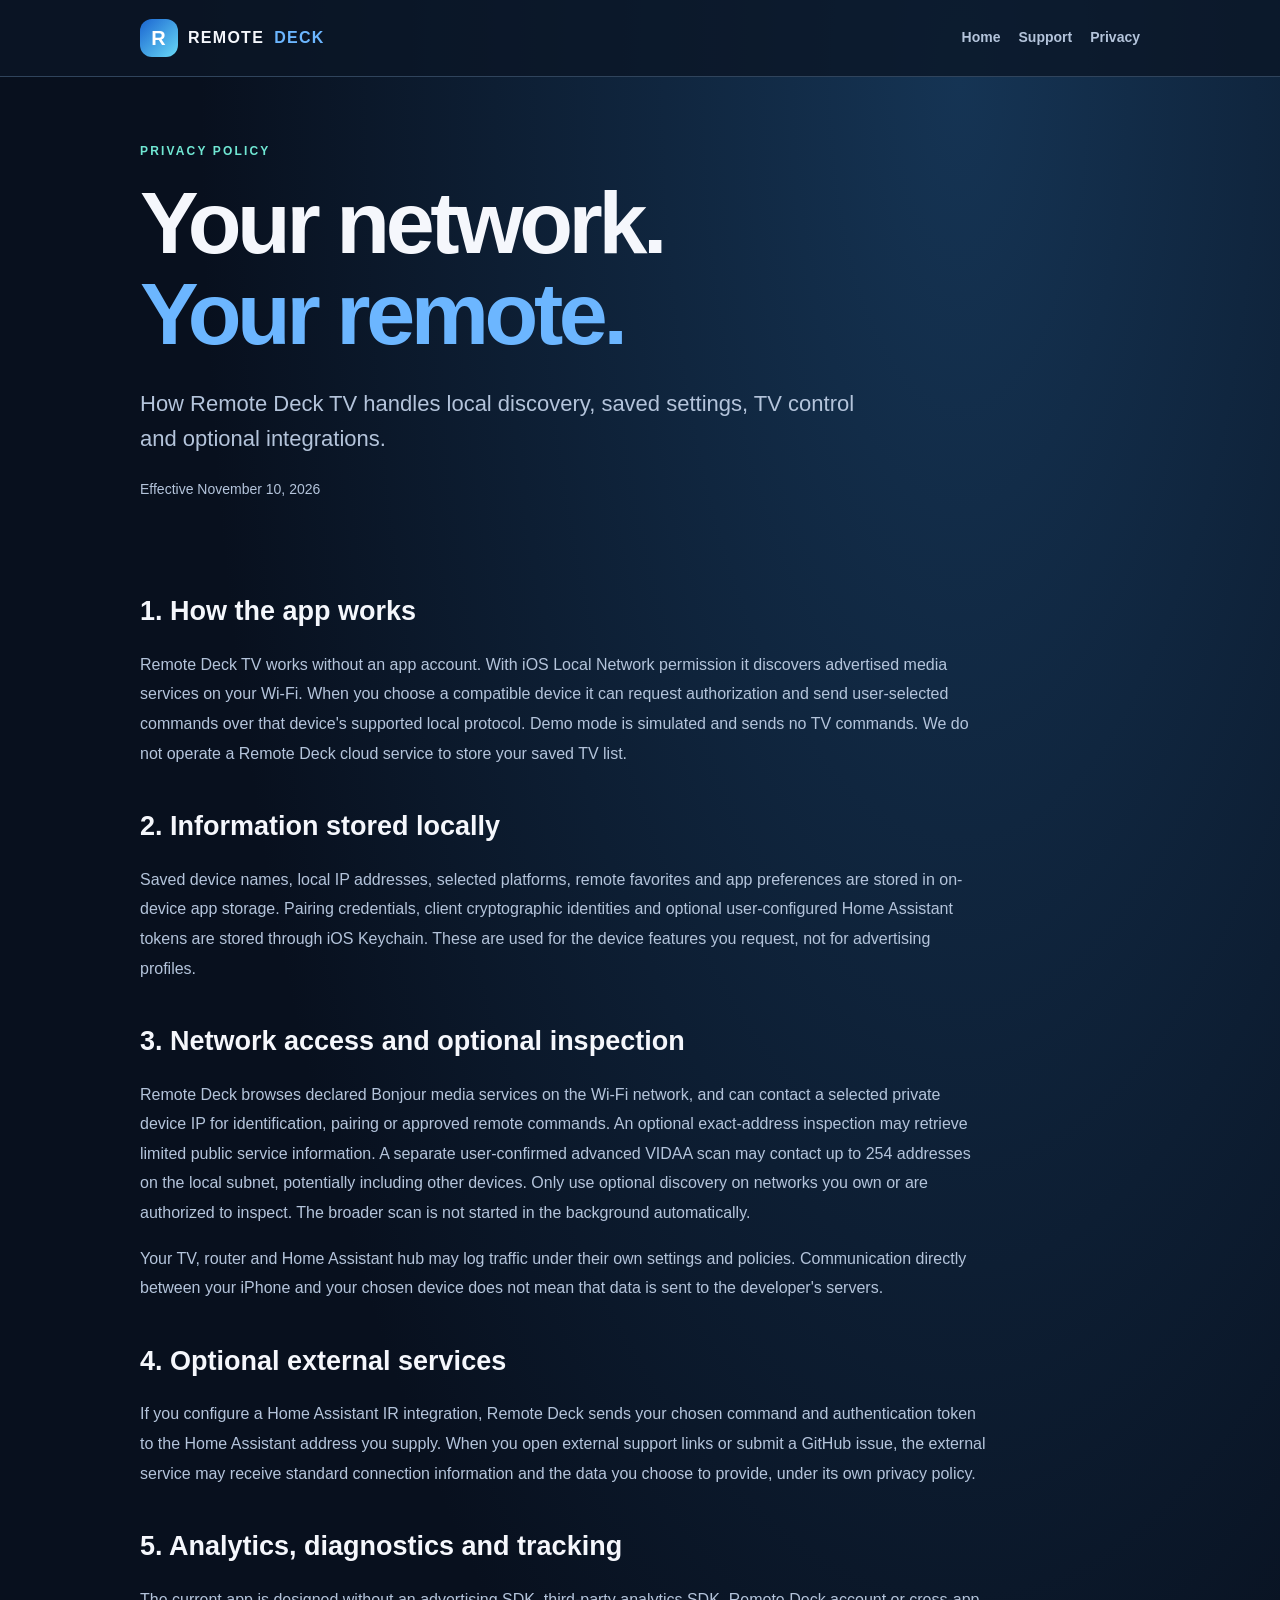
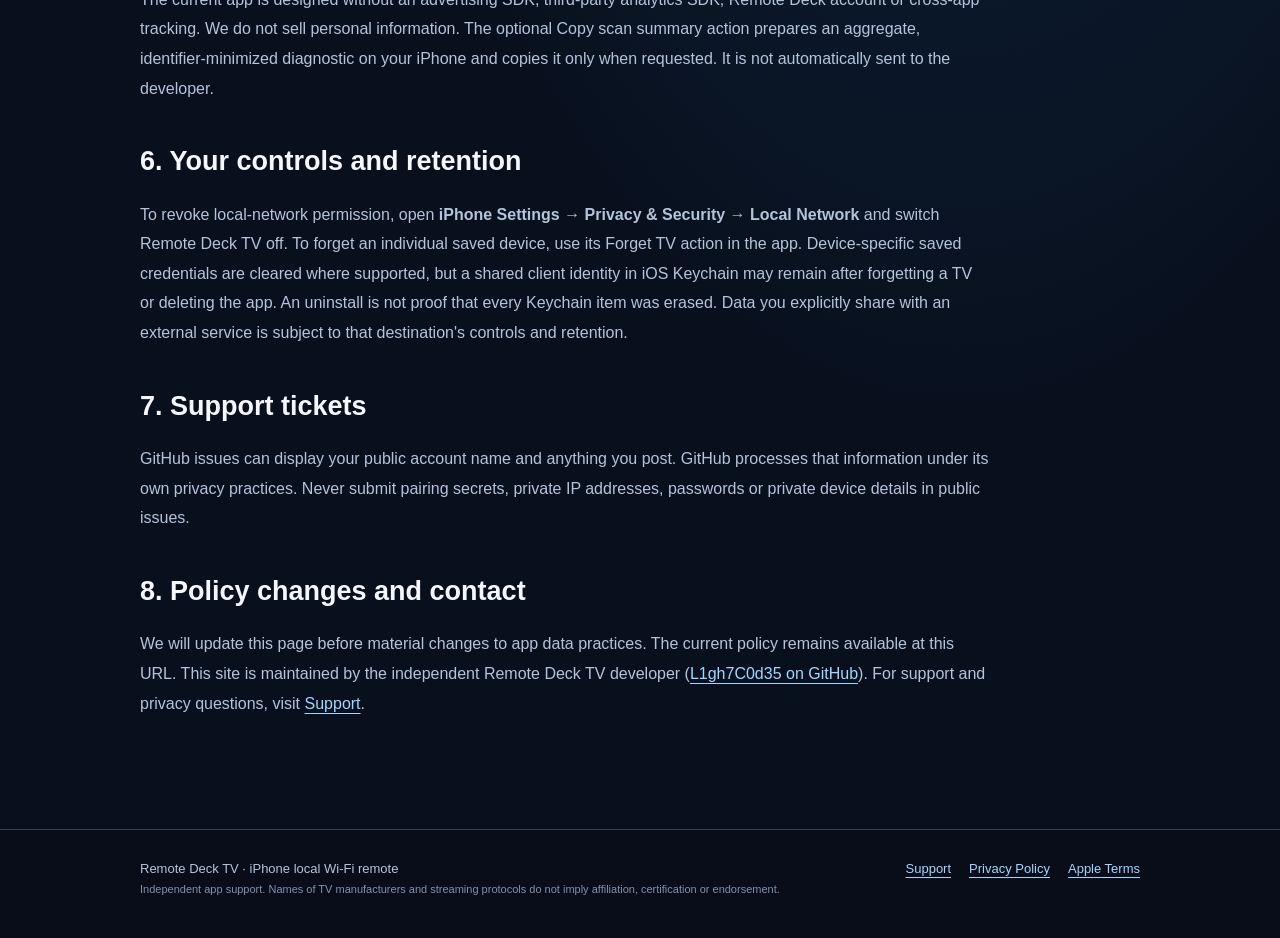
==== privacy.html @ 6ecd95e5 "Publish Remote Deck TV support and privacy resources" ====
<!doctype html><html lang="en"><head><meta charset="utf-8"><meta name="viewport" content="width=device-width,initial-scale=1">
<meta name="theme-color" content="#0a101d"><meta name="description" content="Privacy Policy for Remote Deck TV: on-device settings, TV pairing and local-network access.">
<link rel="canonical" href="https://l1gh7c0d35.github.io/tv-remote-support/privacy.html"><link rel="icon" href="favicon.png"><link rel="stylesheet" href="style.css">
<title>Privacy Policy | Remote Deck TV</title></head><body>
<a class="skip" href="#main">Skip to content</a><header class="bar"><div class="wrap bar-inner">
<a class="brand" href="index.html"><span class="brand-icon">R</span>REMOTE <b>DECK</b></a>
<nav aria-label="Site"><a href="index.html">Home</a><a href="support.html">Support</a><a href="privacy.html">Privacy</a></nav>
</div></header><main id="main" class="wrap">
<section class="heading"><div class="eyebrow">PRIVACY POLICY</div><h1>Your network.<br><em>Your remote.</em></h1>
<p class="lead">How Remote Deck TV handles local discovery, saved settings, TV control and optional integrations.</p>
<p class="date">Effective November 10, 2026</p></section>
<div class="policy">
<h2>1. How the app works</h2>
<p>Remote Deck TV works without an app account. With iOS Local Network permission it discovers advertised media services on your Wi-Fi. When you choose a compatible device it can request authorization and send user-selected commands over that device's supported local protocol. Demo mode is simulated and sends no TV commands. We do not operate a Remote Deck cloud service to store your saved TV list.</p>
<h2>2. Information stored locally</h2>
<p>Saved device names, local IP addresses, selected platforms, remote favorites and app preferences are stored in on-device app storage. Pairing credentials, client cryptographic identities and optional user-configured Home Assistant tokens are stored through iOS Keychain. These are used for the device features you request, not for advertising profiles.</p>
<h2>3. Network access and optional inspection</h2>
<p>Remote Deck browses declared Bonjour media services on the Wi-Fi network, and can contact a selected private device IP for identification, pairing or approved remote commands. An optional exact-address inspection may retrieve limited public service information. A separate user-confirmed advanced VIDAA scan may contact up to 254 addresses on the local subnet, potentially including other devices. Only use optional discovery on networks you own or are authorized to inspect. The broader scan is not started in the background automatically.</p>
<p>Your TV, router and Home Assistant hub may log traffic under their own settings and policies. Communication directly between your iPhone and your chosen device does not mean that data is sent to the developer's servers.</p>
<h2>4. Optional external services</h2>
<p>If you configure a Home Assistant IR integration, Remote Deck sends your chosen command and authentication token to the Home Assistant address you supply. When you open external support links or submit a GitHub issue, the external service may receive standard connection information and the data you choose to provide, under its own privacy policy.</p>
<h2>5. Analytics, diagnostics and tracking</h2>
<p>The current app is designed without an advertising SDK, third-party analytics SDK, Remote Deck account or cross-app tracking. We do not sell personal information. The optional Copy scan summary action prepares an aggregate, identifier-minimized diagnostic on your iPhone and copies it only when requested. It is not automatically sent to the developer.</p>
<h2>6. Your controls and retention</h2>
<p>To revoke local-network permission, open <strong>iPhone Settings &rarr; Privacy &amp; Security &rarr; Local Network</strong> and switch Remote Deck TV off. To forget an individual saved device, use its Forget TV action in the app. Device-specific saved credentials are cleared where supported, but a shared client identity in iOS Keychain may remain after forgetting a TV or deleting the app. An uninstall is not proof that every Keychain item was erased. Data you explicitly share with an external service is subject to that destination's controls and retention.</p>
<h2>7. Support tickets</h2>
<p>GitHub issues can display your public account name and anything you post. GitHub processes that information under its own privacy practices. Never submit pairing secrets, private IP addresses, passwords or private device details in public issues.</p>
<h2>8. Policy changes and contact</h2>
<p>We will update this page before material changes to app data practices. The current policy remains available at this URL. This site is maintained by the independent Remote Deck TV developer (<a href="https://github.com/L1gh7C0d35">L1gh7C0d35 on GitHub</a>). For support and privacy questions, visit <a href="support.html">Support</a>.</p>
</div>
</main><footer class="footer"><div class="wrap footer-inner"><span>Remote Deck TV &middot; iPhone local Wi-Fi remote</span>
<div><a href="support.html">Support</a><a href="privacy.html">Privacy Policy</a><a href="https://www.apple.com/legal/internet-services/itunes/dev/stdeula/">Apple Terms</a></div></div>
<p class="wrap tiny">Independent app support. Names of TV manufacturers and streaming protocols do not imply affiliation, certification or endorsement.</p>
</footer></body></html>
---- style.css ----
*{box-sizing:border-box}:root{color-scheme:dark;--bg:#08101e;--panel:#122037;--ink:#f5f7fc;--muted:#b4c4db;--stroke:#30445c;--accent:#6cb6ff}
html{scroll-behavior:smooth}body{margin:0;background:radial-gradient(ellipse at 75% 3%,#153454 0%,transparent 56%),var(--bg);color:var(--ink);font:16px/1.65 -apple-system,BlinkMacSystemFont,"Segoe UI",sans-serif}
a{color:#a0d7ff;text-underline-offset:4px}a:hover{color:#fff}a:focus-visible{outline:3px solid #9ee1c9;outline-offset:4px}.wrap{width:min(1000px,calc(100% - 40px));margin:auto}.skip{position:absolute;left:-1000px}.skip:focus{left:10px;top:10px;background:#10243c;padding:10px}
.bar{border-bottom:1px solid var(--stroke);background:#0b1626ca}.bar-inner{display:flex;align-items:center;justify-content:space-between;min-height:76px;gap:20px}.brand{display:flex;align-items:center;gap:10px;color:var(--ink);text-decoration:none;font-weight:750;letter-spacing:.08em}.brand b{color:var(--accent)}.brand-icon{display:grid;place-items:center;border-radius:12px;width:38px;height:38px;background:linear-gradient(135deg,#1a65d1,#68d9f6);color:#fff;font-size:20px}nav{display:flex;gap:18px}nav a{color:var(--muted);text-decoration:none;font-weight:650;font-size:14px}
.hero{padding:112px 0 75px;max-width:850px}.eyebrow{color:#70e7d3;font-size:12px;letter-spacing:.18em;font-weight:750}h1{font-size:clamp(48px,8vw,88px);letter-spacing:-.05em;line-height:1.04;margin:20px 0 26px}h1 em{font-style:normal;color:var(--accent)}.lead{font-size:clamp(17px,2vw,22px);color:var(--muted);max-width:750px;line-height:1.6}.actions{display:flex;gap:14px;flex-wrap:wrap;margin:30px 0}.action{min-height:48px;display:inline-flex;align-items:center;justify-content:center;padding:12px 20px;border:1px solid var(--stroke);border-radius:14px;color:var(--ink);background:#162843;text-decoration:none;font-weight:750}.action.primary{background:linear-gradient(135deg,#236ee1,#0d559c);border-color:#468ce4}.action:hover{background:#274060}
.tiles{display:grid;grid-template-columns:1fr 1fr;gap:18px}.tile,.panel,.contact,.notice{border:1px solid var(--stroke);background:linear-gradient(145deg,#1c304e,#111c2e);border-radius:24px;padding:28px}.tile h2,.panel h2{font-size:26px;letter-spacing:-.03em;line-height:1.16}.tile p,.panel p,.notice,.policy p{color:var(--muted)}.notice{margin:28px 0 95px}.heading{padding:65px 0 38px}.heading h1{margin-top:15px}.date{color:var(--muted);font-size:14px}.stack{display:grid;gap:18px}.step{font:750 12px ui-monospace,monospace;color:#70e7d3;letter-spacing:.1em}li{margin:8px 0}.hint{font-size:14px}.contact{margin:28px 0 96px}.contact .action{margin-top:14px}.policy{max-width:850px;padding-bottom:95px}.policy h2{font-size:27px;margin-top:36px;margin-bottom:8px}.policy p{line-height:1.85}.footer{border-top:1px solid var(--stroke);padding:28px 0 40px;background:#080d19}.footer-inner{display:flex;gap:18px;flex-wrap:wrap;justify-content:space-between;color:var(--muted);font-size:13px}.footer-inner div{display:flex;gap:18px}.tiny{font-size:11px;color:#8093ad}
@media(max-width:650px){.bar-inner{flex-direction:column;align-items:flex-start;gap:8px;padding:14px 0}.hero{padding:67px 0 36px}.heading{padding:40px 0 18px}.tiles{grid-template-columns:1fr}nav{flex-wrap:wrap}h1{font-size:50px}}
@media(prefers-reduced-motion:reduce){html{scroll-behavior:auto}}
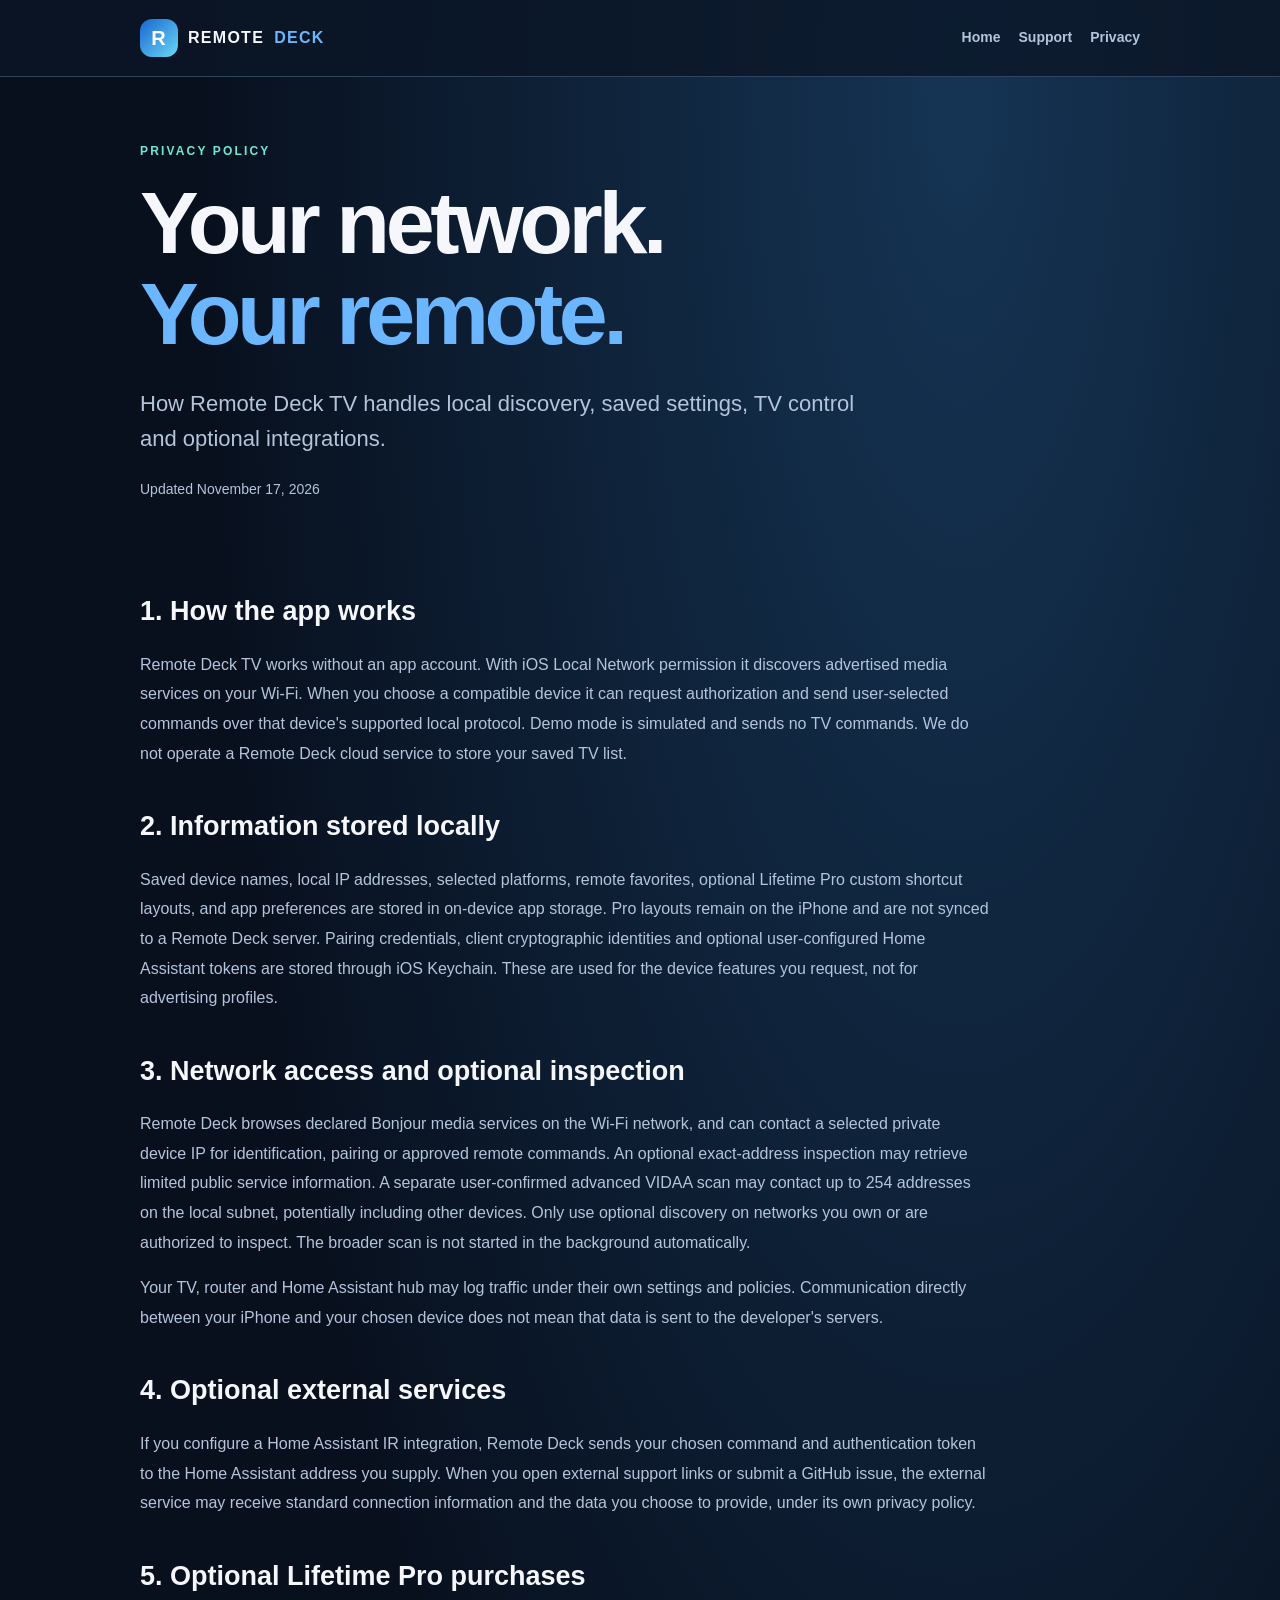
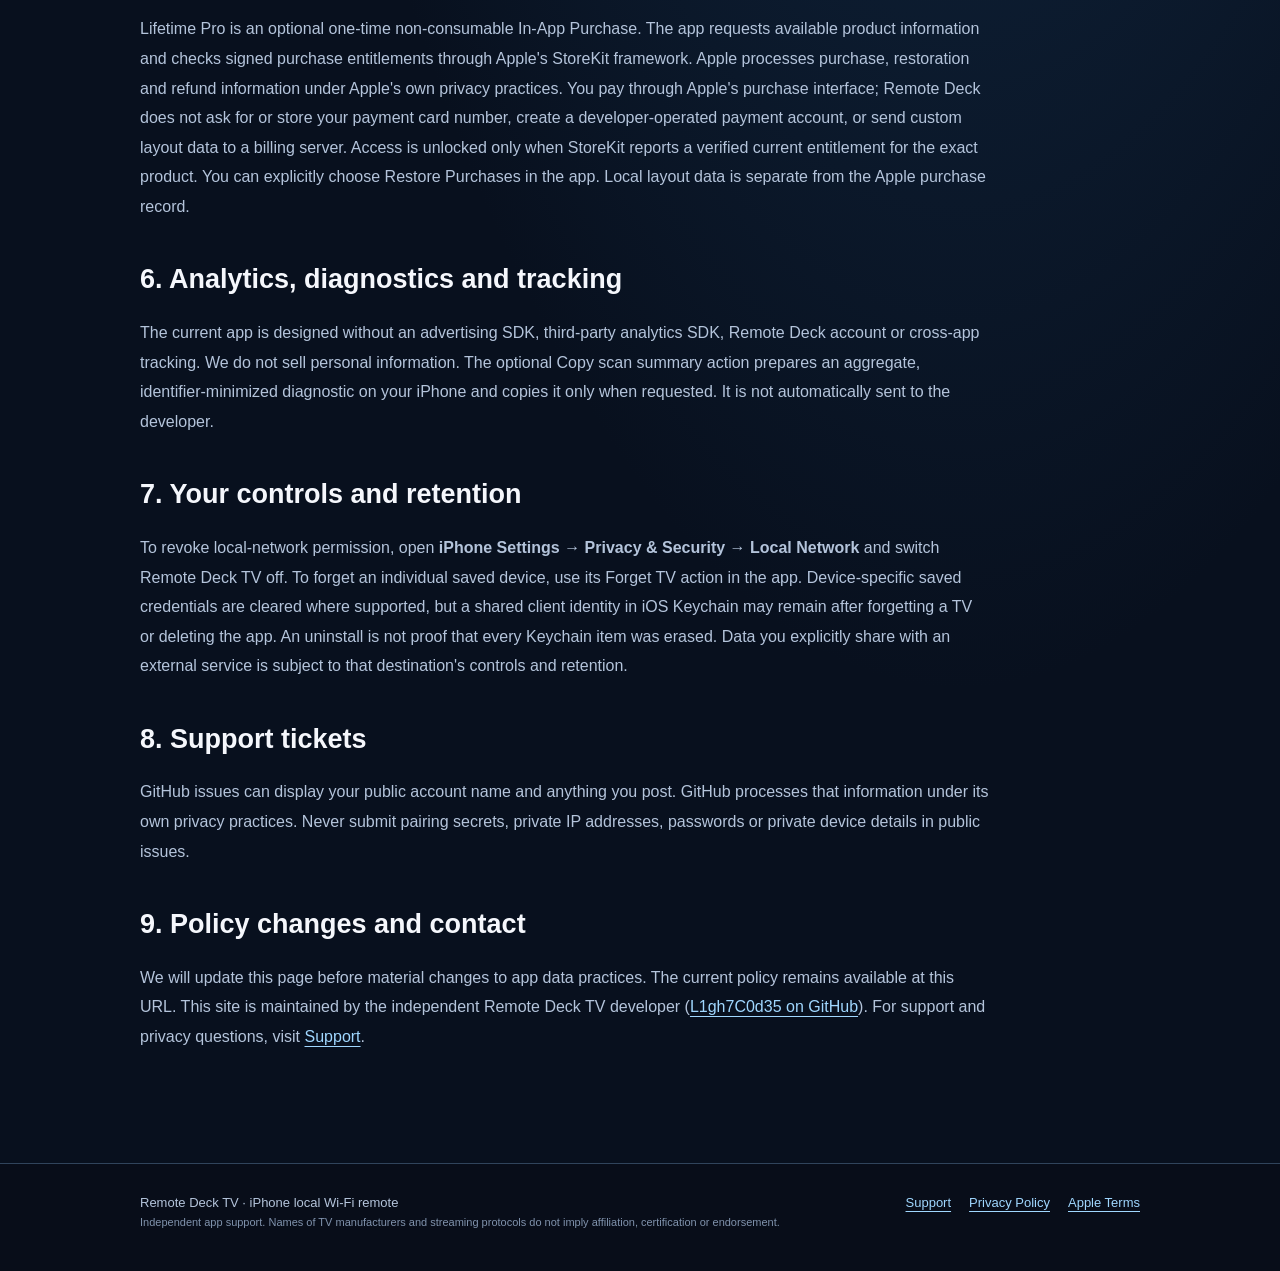
==== commit d5757931: "Document optional Lifetime Pro storage and Apple purchase restoration" ====
--- a/privacy.html
+++ b/privacy.html
@@ -8,24 +8,26 @@
 </div></header><main id="main" class="wrap">
 <section class="heading"><div class="eyebrow">PRIVACY POLICY</div><h1>Your network.<br><em>Your remote.</em></h1>
 <p class="lead">How Remote Deck TV handles local discovery, saved settings, TV control and optional integrations.</p>
-<p class="date">Effective November 10, 2026</p></section>
+<p class="date">Updated November 17, 2026</p></section>
 <div class="policy">
 <h2>1. How the app works</h2>
 <p>Remote Deck TV works without an app account. With iOS Local Network permission it discovers advertised media services on your Wi-Fi. When you choose a compatible device it can request authorization and send user-selected commands over that device's supported local protocol. Demo mode is simulated and sends no TV commands. We do not operate a Remote Deck cloud service to store your saved TV list.</p>
 <h2>2. Information stored locally</h2>
-<p>Saved device names, local IP addresses, selected platforms, remote favorites and app preferences are stored in on-device app storage. Pairing credentials, client cryptographic identities and optional user-configured Home Assistant tokens are stored through iOS Keychain. These are used for the device features you request, not for advertising profiles.</p>
+<p>Saved device names, local IP addresses, selected platforms, remote favorites, optional Lifetime Pro custom shortcut layouts, and app preferences are stored in on-device app storage. Pro layouts remain on the iPhone and are not synced to a Remote Deck server. Pairing credentials, client cryptographic identities and optional user-configured Home Assistant tokens are stored through iOS Keychain. These are used for the device features you request, not for advertising profiles.</p>
 <h2>3. Network access and optional inspection</h2>
 <p>Remote Deck browses declared Bonjour media services on the Wi-Fi network, and can contact a selected private device IP for identification, pairing or approved remote commands. An optional exact-address inspection may retrieve limited public service information. A separate user-confirmed advanced VIDAA scan may contact up to 254 addresses on the local subnet, potentially including other devices. Only use optional discovery on networks you own or are authorized to inspect. The broader scan is not started in the background automatically.</p>
 <p>Your TV, router and Home Assistant hub may log traffic under their own settings and policies. Communication directly between your iPhone and your chosen device does not mean that data is sent to the developer's servers.</p>
 <h2>4. Optional external services</h2>
 <p>If you configure a Home Assistant IR integration, Remote Deck sends your chosen command and authentication token to the Home Assistant address you supply. When you open external support links or submit a GitHub issue, the external service may receive standard connection information and the data you choose to provide, under its own privacy policy.</p>
-<h2>5. Analytics, diagnostics and tracking</h2>
+<h2>5. Optional Lifetime Pro purchases</h2>
+<p>Lifetime Pro is an optional one-time non-consumable In-App Purchase. The app requests available product information and checks signed purchase entitlements through Apple's StoreKit framework. Apple processes purchase, restoration and refund information under Apple's own privacy practices. You pay through Apple's purchase interface; Remote Deck does not ask for or store your payment card number, create a developer-operated payment account, or send custom layout data to a billing server. Access is unlocked only when StoreKit reports a verified current entitlement for the exact product. You can explicitly choose Restore Purchases in the app. Local layout data is separate from the Apple purchase record.</p>
+<h2>6. Analytics, diagnostics and tracking</h2>
 <p>The current app is designed without an advertising SDK, third-party analytics SDK, Remote Deck account or cross-app tracking. We do not sell personal information. The optional Copy scan summary action prepares an aggregate, identifier-minimized diagnostic on your iPhone and copies it only when requested. It is not automatically sent to the developer.</p>
-<h2>6. Your controls and retention</h2>
+<h2>7. Your controls and retention</h2>
 <p>To revoke local-network permission, open <strong>iPhone Settings &rarr; Privacy &amp; Security &rarr; Local Network</strong> and switch Remote Deck TV off. To forget an individual saved device, use its Forget TV action in the app. Device-specific saved credentials are cleared where supported, but a shared client identity in iOS Keychain may remain after forgetting a TV or deleting the app. An uninstall is not proof that every Keychain item was erased. Data you explicitly share with an external service is subject to that destination's controls and retention.</p>
-<h2>7. Support tickets</h2>
+<h2>8. Support tickets</h2>
 <p>GitHub issues can display your public account name and anything you post. GitHub processes that information under its own privacy practices. Never submit pairing secrets, private IP addresses, passwords or private device details in public issues.</p>
-<h2>8. Policy changes and contact</h2>
+<h2>9. Policy changes and contact</h2>
 <p>We will update this page before material changes to app data practices. The current policy remains available at this URL. This site is maintained by the independent Remote Deck TV developer (<a href="https://github.com/L1gh7C0d35">L1gh7C0d35 on GitHub</a>). For support and privacy questions, visit <a href="support.html">Support</a>.</p>
 </div>
 </main><footer class="footer"><div class="wrap footer-inner"><span>Remote Deck TV &middot; iPhone local Wi-Fi remote</span>
